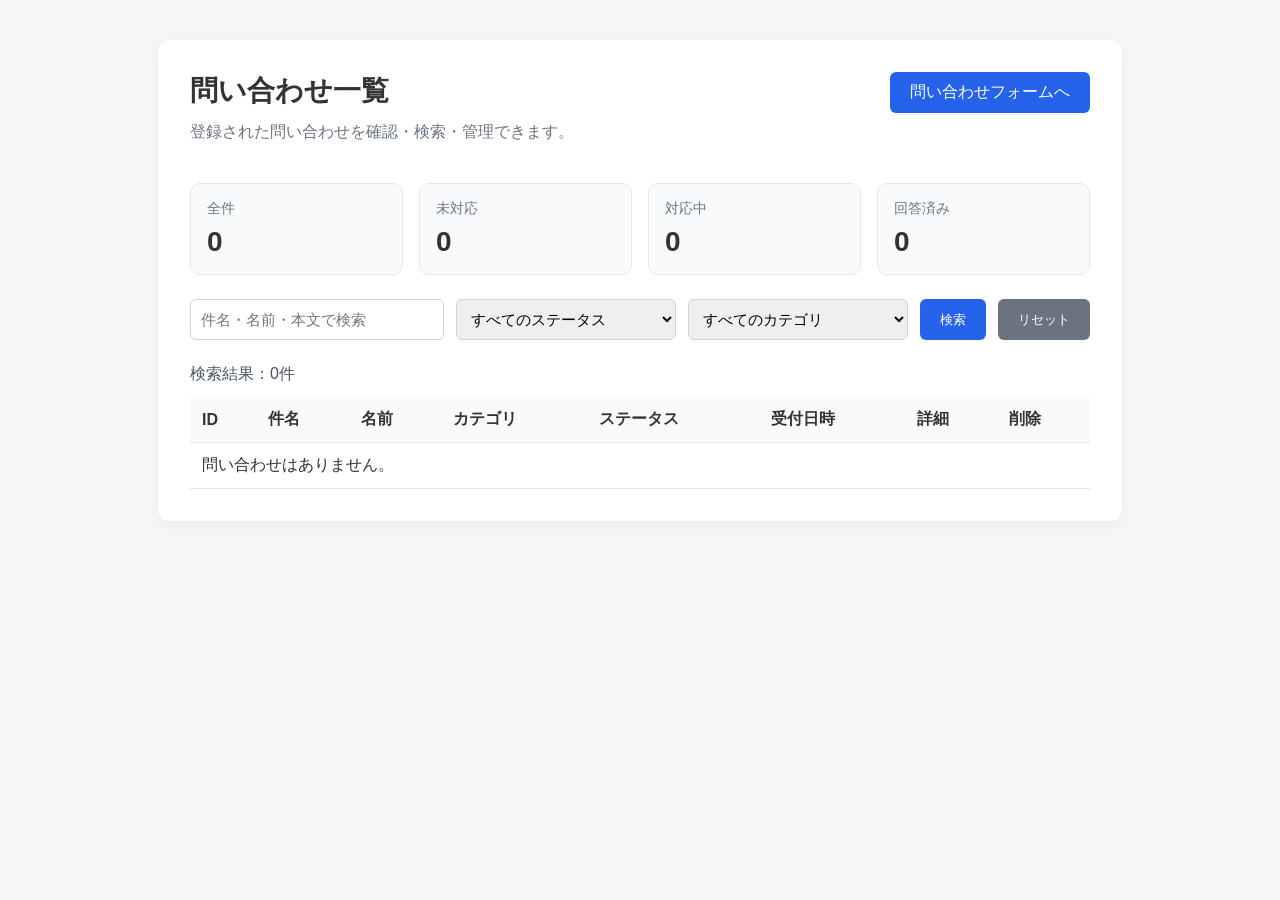
==== pages/admin-list.html @ 92081d1e "Create inquiry demo site" ====
<!DOCTYPE html>
<html lang="ja">
<head>
  <meta charset="UTF-8">
  <title>問い合わせ一覧</title>
  <link rel="stylesheet" href="../assets/css/style.css">
</head>
<body>
  <main class="container">
    <div class="pageHeader">
      <div>
        <h1>問い合わせ一覧</h1>
        <p class="pageLead">登録された問い合わせを確認・検索・管理できます。</p>
      </div>

      <a href="../index.html" class="button subButton">問い合わせフォームへ</a>
    </div>

    <div class="summaryArea">
      <div class="summaryCard">
        <span class="summaryLabel">全件</span>
        <strong id="totalCount">0</strong>
      </div>

      <div class="summaryCard">
        <span class="summaryLabel">未対応</span>
        <strong id="newCount">0</strong>
      </div>

      <div class="summaryCard">
        <span class="summaryLabel">対応中</span>
        <strong id="progressCount">0</strong>
      </div>

      <div class="summaryCard">
        <span class="summaryLabel">回答済み</span>
        <strong id="answeredCount">0</strong>
      </div>
    </div>

    <div class="searchBox">
      <input type="text" id="keyword" placeholder="件名・名前・本文で検索">

      <select id="statusFilter">
        <option value="">すべてのステータス</option>
        <option value="未対応">未対応</option>
        <option value="対応中">対応中</option>
        <option value="回答済み">回答済み</option>
        <option value="クローズ">クローズ</option>
      </select>

      <select id="categoryFilter">
        <option value="">すべてのカテゴリ</option>
        <option value="質問">質問</option>
        <option value="相談">相談</option>
        <option value="不具合">不具合</option>
        <option value="その他">その他</option>
      </select>

      <button class="button" id="searchButton">検索</button>
      <button class="button resetButton" id="resetButton">リセット</button>
    </div>

    <p class="resultText" id="resultText">検索結果：0件</p>

    <table class="table">
      <thead>
        <tr>
          <th>ID</th>
          <th>件名</th>
          <th>名前</th>
          <th>カテゴリ</th>
          <th>ステータス</th>
          <th>受付日時</th>
          <th>詳細</th>
          <th>削除</th>
        </tr>
      </thead>
      <tbody id="inquiryTableBody">
      </tbody>
    </table>
  </main>

  <script src="../assets/js/script.js"></script>
</body>
</html>
---- assets/css/style.css ----
body {
  margin: 0;
  font-family: Arial, sans-serif;
  background-color: #f4f6f8;
  color: #333;
}

.container {
  width: 900px;
  margin: 40px auto;
  background-color: #fff;
  padding: 32px;
  border-radius: 12px;
  box-shadow: 0 4px 12px rgba(0, 0, 0, 0.05);
}

h1 {
  margin-top: 0;
  margin-bottom: 24px;
  font-size: 28px;
}

h2 {
  font-size: 20px;
  margin-top: 0;
  margin-bottom: 16px;
}

.formGroup {
  margin-bottom: 18px;
}

label {
  display: block;
  font-weight: bold;
  margin-bottom: 6px;
}

input,
select,
textarea {
  width: 100%;
  box-sizing: border-box;
  padding: 10px;
  border: 1px solid #ccd3dc;
  border-radius: 6px;
  font-size: 15px;
}

textarea {
  resize: vertical;
}

.button {
  padding: 10px 20px;
  background-color: #2563eb;
  color: #fff;
  border: none;
  border-radius: 6px;
  cursor: pointer;
}

.button:hover {
  background-color: #1d4ed8;
}

.searchBox {
  display: flex;
  gap: 12px;
  margin-bottom: 24px;
}

.searchBox input {
  flex: 1;
}

.searchBox select {
  width: 220px;
}

.table {
  width: 100%;
  border-collapse: collapse;
}

.table th,
.table td {
  border-bottom: 1px solid #e5e7eb;
  padding: 12px;
  text-align: left;
}

.table th {
  background-color: #f9fafb;
}

.status {
  display: inline-block;
  padding: 4px 10px;
  border-radius: 999px;
  font-size: 13px;
}

.statusNew {
  background-color: #fee2e2;
  color: #991b1b;
}

.statusProgress {
  background-color: #fef3c7;
  color: #92400e;
}

.card {
  margin-bottom: 24px;
  padding: 24px;
  border: 1px solid #e5e7eb;
  border-radius: 10px;
}

.detailList {
  display: grid;
  grid-template-columns: 160px 1fr;
  gap: 12px 20px;
}

.detailList dt {
  font-weight: bold;
  color: #555;
}

.detailList dd {
  margin: 0;
}

.backLink {
  margin-left: 16px;
}

.statusAnswered {
  background-color: #dcfce7;
  color: #166534;
}

.statusClosed {
  background-color: #e5e7eb;
  color: #374151;
}

.linkArea {
  margin-top: 24px;
}
.pageHeader {
  display: flex;
  justify-content: space-between;
  align-items: flex-start;
  gap: 24px;
  margin-bottom: 24px;
}

.pageLead {
  margin-top: -12px;
  color: #6b7280;
}

.subButton {
  text-decoration: none;
  display: inline-block;
}

.summaryArea {
  display: grid;
  grid-template-columns: repeat(4, 1fr);
  gap: 16px;
  margin-bottom: 24px;
}

.summaryCard {
  background-color: #f9fafb;
  border: 1px solid #e5e7eb;
  border-radius: 10px;
  padding: 16px;
}

.summaryLabel {
  display: block;
  color: #6b7280;
  font-size: 14px;
  margin-bottom: 8px;
}

.summaryCard strong {
  font-size: 28px;
}

.resultText {
  color: #4b5563;
  margin-bottom: 12px;
}

.resetButton {
  background-color: #6b7280;
}

.resetButton:hover {
  background-color: #4b5563;
}

.deleteButton {
  padding: 6px 12px;
  background-color: #ef4444;
  color: #fff;
  border: none;
  border-radius: 6px;
  cursor: pointer;
}

.deleteButton:hover {
  background-color: #dc2626;
}
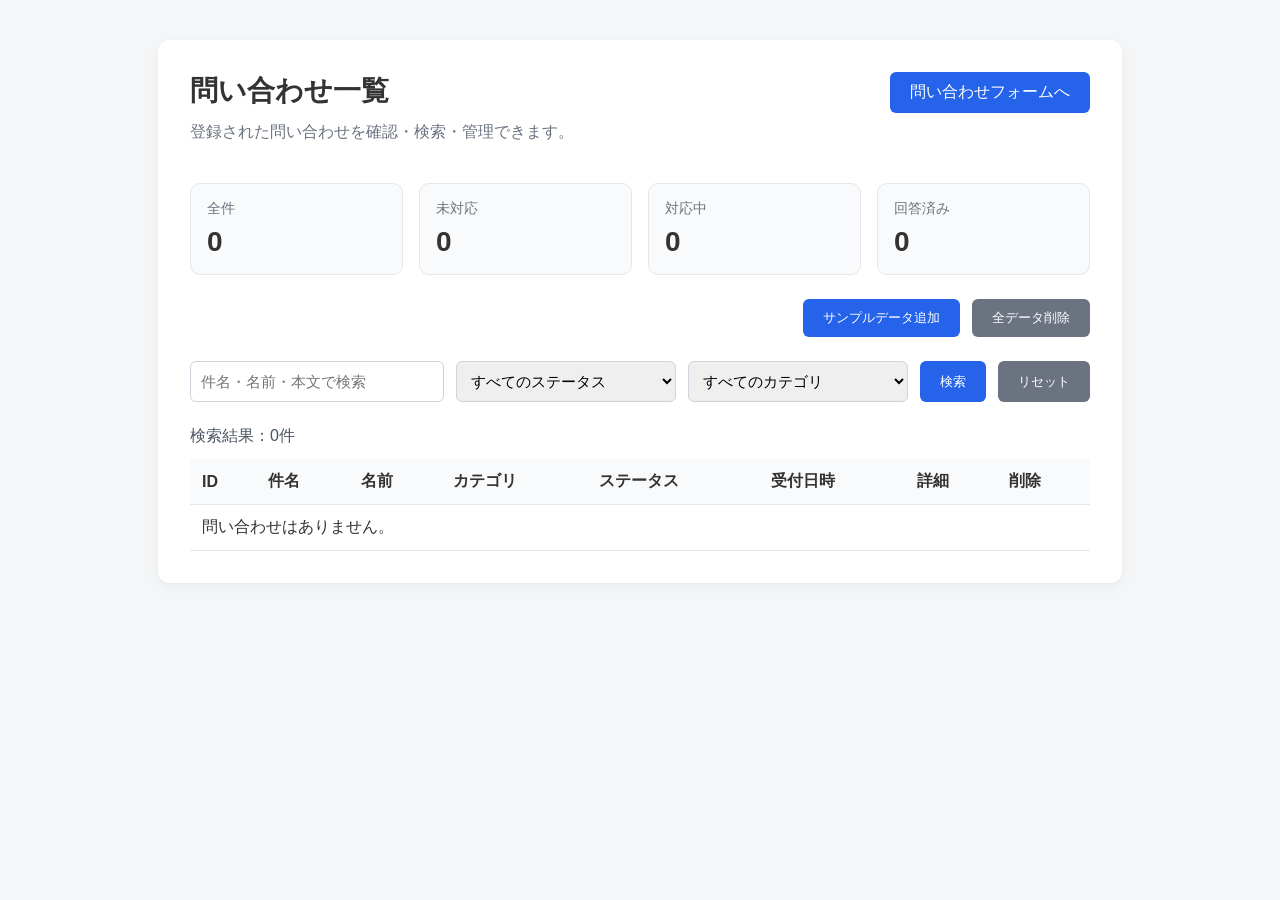
==== commit 5ce03e50: "サンプルデータボタン機能追加 レスポンシブ対応" ====
--- a/pages/admin-list.html
+++ b/pages/admin-list.html
@@ -37,7 +37,10 @@
         <strong id="answeredCount">0</strong>
       </div>
     </div>
-
+    <div class="actionArea">
+      <button class="button" id="addSampleButton">サンプルデータ追加</button>
+      <button class="button resetButton" id="clearAllButton">全データ削除</button>
+    </div>
     <div class="searchBox">
       <input type="text" id="keyword" placeholder="件名・名前・本文で検索">
 
@@ -62,23 +65,24 @@
     </div>
 
     <p class="resultText" id="resultText">検索結果：0件</p>
-
-    <table class="table">
-      <thead>
-        <tr>
-          <th>ID</th>
-          <th>件名</th>
-          <th>名前</th>
-          <th>カテゴリ</th>
-          <th>ステータス</th>
-          <th>受付日時</th>
-          <th>詳細</th>
-          <th>削除</th>
-        </tr>
-      </thead>
-      <tbody id="inquiryTableBody">
-      </tbody>
-    </table>
+    <div class="tableWrapper"> 
+      <table class="table">
+        <thead>
+          <tr>
+            <th>ID</th>
+            <th>件名</th>
+            <th>名前</th>
+            <th>カテゴリ</th>
+            <th>ステータス</th>
+            <th>受付日時</th>
+            <th>詳細</th>
+            <th>削除</th>
+          </tr>
+        </thead>
+        <tbody id="inquiryTableBody">
+        </tbody>
+      </table>
+    </div>
   </main>
 
   <script src="../assets/js/script.js"></script>
--- a/assets/css/style.css
+++ b/assets/css/style.css
@@ -218,3 +218,74 @@
 .deleteButton:hover {
   background-color: #dc2626;
 }
+
+.actionArea {
+  display: flex;
+  gap: 12px;
+  justify-content: flex-end;
+  margin-bottom: 24px;
+}
+
+@media (max-width: 768px) {
+  .container {
+    width: auto;
+    margin: 16px;
+    padding: 20px;
+  }
+
+  .pageHeader {
+    flex-direction: column;
+  }
+
+  .summaryArea {
+    grid-template-columns: repeat(2, 1fr);
+  }
+
+  .searchBox {
+    flex-direction: column;
+  }
+
+  .searchBox input,
+  .searchBox select,
+  .searchBox button {
+    width: 100%;
+  }
+
+  .actionArea {
+    flex-direction: column;
+  }
+
+  .actionArea button {
+    width: 100%;
+  }
+
+  .table {
+    min-width: 800px;
+  }
+
+  .tableWrapper {
+    overflow-x: auto;
+  }
+
+  .detailList {
+    grid-template-columns: 1fr;
+  }
+
+  .detailList dt {
+    margin-top: 12px;
+  }
+}
+
+@media (max-width: 480px) {
+  .summaryArea {
+    grid-template-columns: 1fr;
+  }
+
+  h1 {
+    font-size: 24px;
+  }
+
+  .summaryCard strong {
+    font-size: 24px;
+  }
+}
